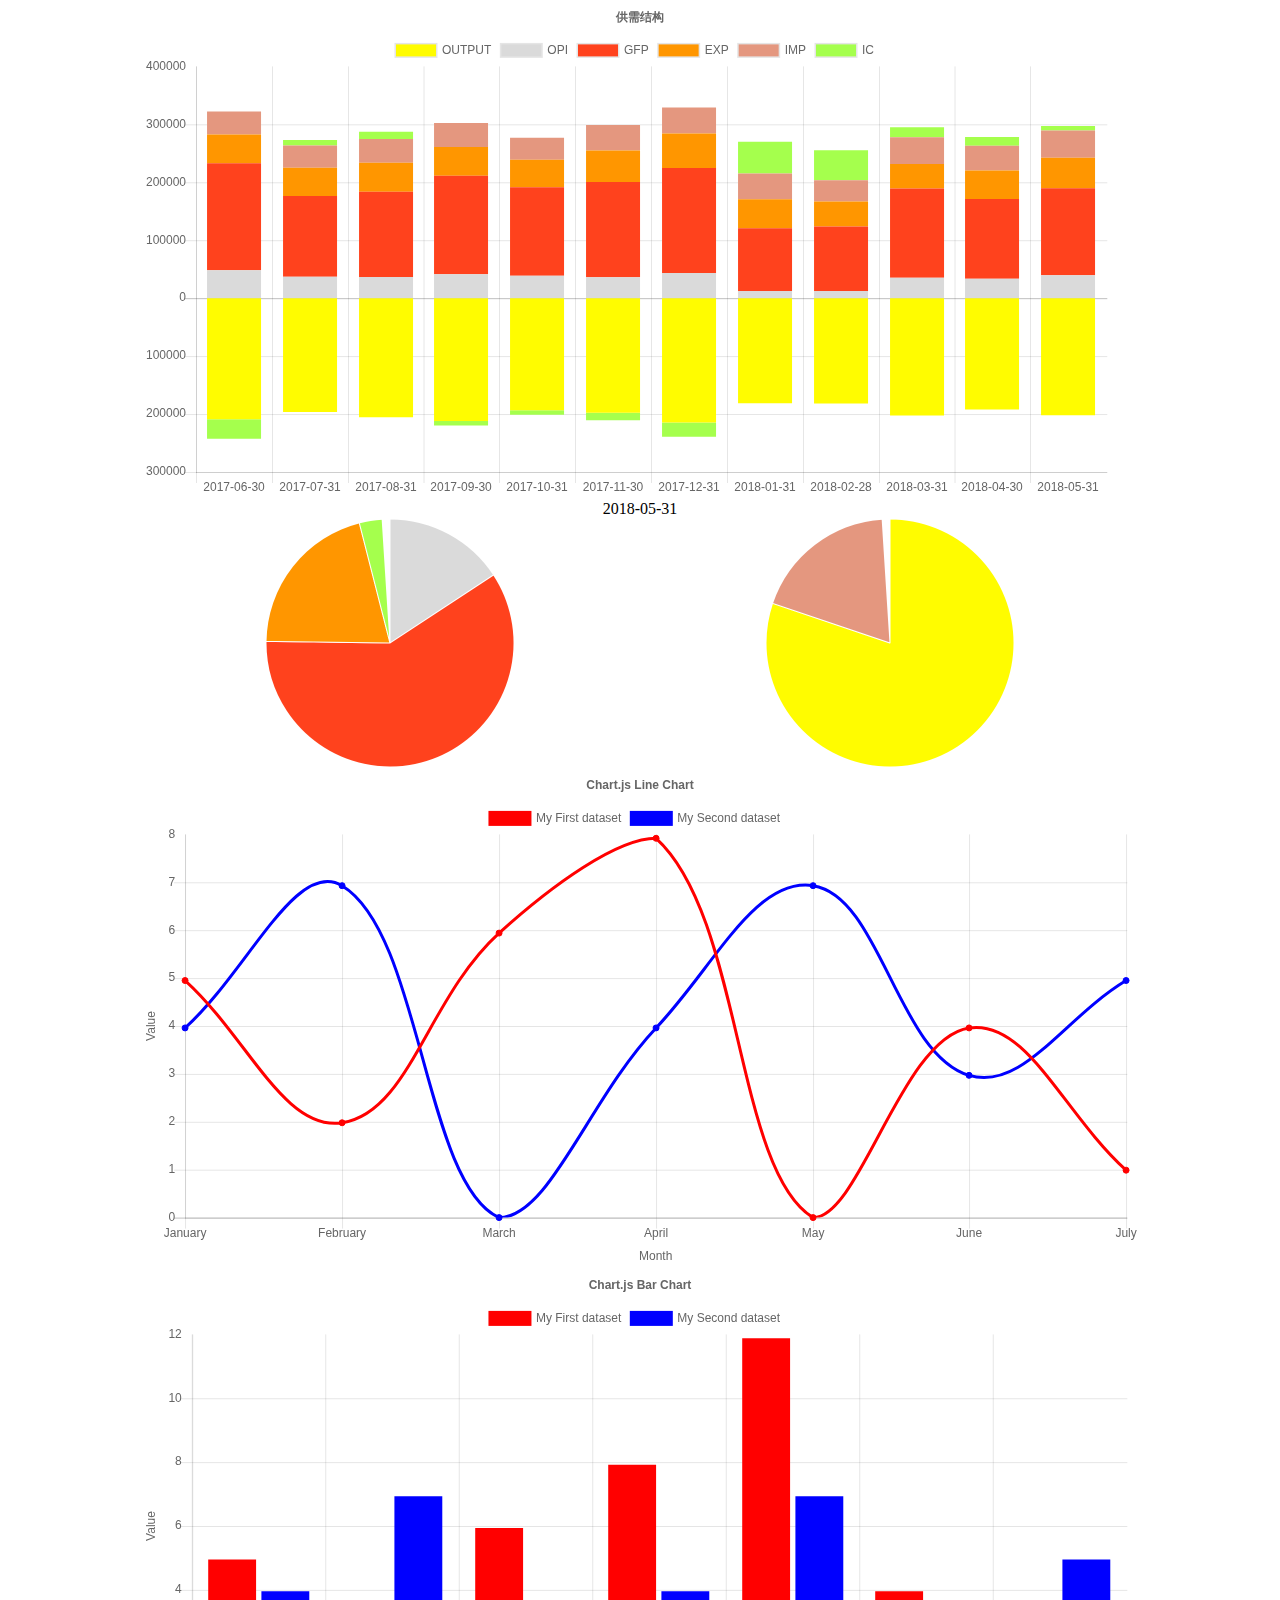
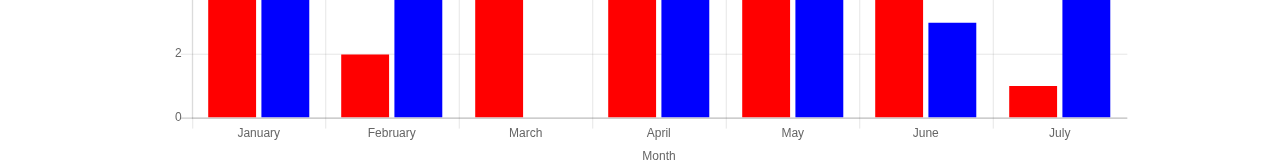
==== views/chartjs.html @ 904c6aff "first commit" ====
<!DOCTYPE html>
<html lang="en">

<head>
    <meta charset="UTF-8">
    <meta name="viewport" content="width=640">
    <meta http-equiv="X-UA-Compatible" content="ie=edge">
    <title>ChartJs Demo</title>
    <link rel="stylesheet" href="./../assets/css/base.css">
    <link rel="stylesheet" href="./../assets/css/chartjs.css">
</head>

<body>
    <div class="content">
        <canvas id="stackBarChart"></canvas>
        <div id="currentTime"></div>
        <canvas id="supplyPieChart"></canvas>
        <canvas id="demandPieChart"></canvas>
        <canvas id="lineChart"></canvas>
        <canvas id="barChart"></canvas>
    </div>
    <!-- <script src="./../assets/js/dist/jquery.min.js"></script>
    <script src="./../assets/js/dist/Chart.min.js"></script>
    <script src="./../assets/js/chartjs.js"></script> -->
</body>
<!-- data-main:  define中的 ./ 相对于引入RequireJS的html -->
<!-- require([]) define中的 ./ 相对于当前文件本身 -->
<!-- 引入require.js -->
<script type="text/javascript" src="./../assets/js/dist/require.min.js"></script>

<script>
    requirejs.config({
        baseUrl: './../assets/js'
    });
</script>
<script src="./../assets/js/config.js"></script>
<!-- 引入config文件、引入入口文件-->
<script>
    require([
        './../assets/js/chartjs.js'
    ])
</script>

</html>
---- assets/css/base.css ----
body,
h1,
h2,
h3,
h4,
h5,
h6,
hr,
p,
blockquote,
dl,
dt,
dd,
ul,
ol,
li,
pre,
form,
fieldset,
legend,
button,
input,
textarea,
th,
td {
    margin: 0;
    padding: 0;
}

body,
button,
input,
select,
textarea {
    font: 12px/1.5tahoma, arial, \5b8b\4f53;
}

h1,
h2,
h3,
h4,
h5,
h6 {
    font-size: 100%;
}

address,
cite,
dfn,
em,
var {
    font-style: normal;
}

code,
kbd,
pre,
samp {
    font-family: couriernew, courier, monospace;
}

small {
    font-size: 12px;
}

ul,
ol {
    list-style: none;
}

a {
    text-decoration: none;
}

a:hover {
    text-decoration: underline;
}

sup {
    vertical-align: text-top;
}

sub {
    vertical-align: text-bottom;
}

legend {
    color: #000;
}

fieldset,
img {
    border: 0;
}

button,
input,
select,
textarea {
    font-size: 100%;
}

table {
    border-collapse: collapse;
    border-spacing: 0;
}
---- assets/css/chartjs.css ----
.content {
    width: 1000px;
    margin: 0 auto;
}

#barChart,
#stackBarChart,
#lineChart,
#supplyPieChart,
#demandPieChart {
    height: 30%;
    margin: 0 auto;
    -webkit-tap-highlight-color: transparent;
}

#barChart,
#lineChart,
#stackBarChart,
#currentTime {
    width: 100%;
    text-align: center;
}

#supplyPieChart,
#demandPieChart {
    width: 50% !important;
    display: inline-block !important;
    height: 50% !important;
    float: left;
}
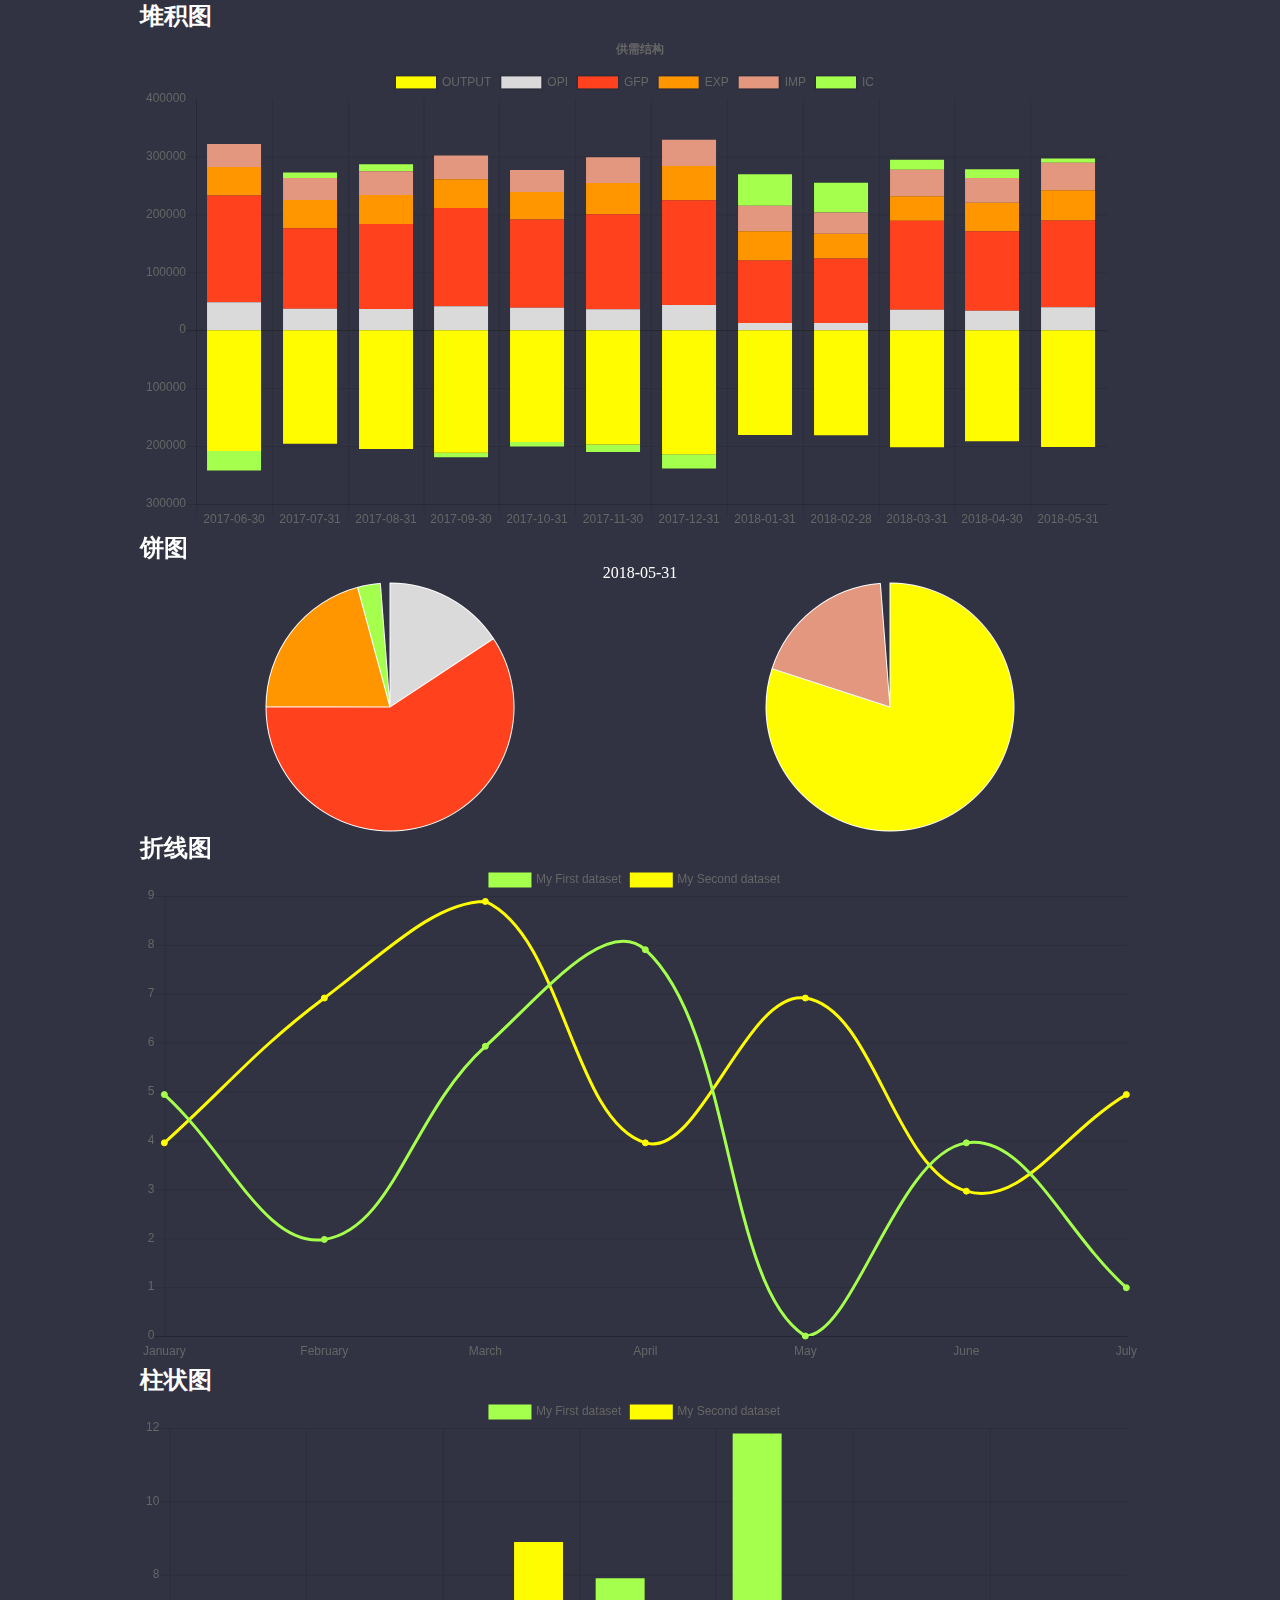
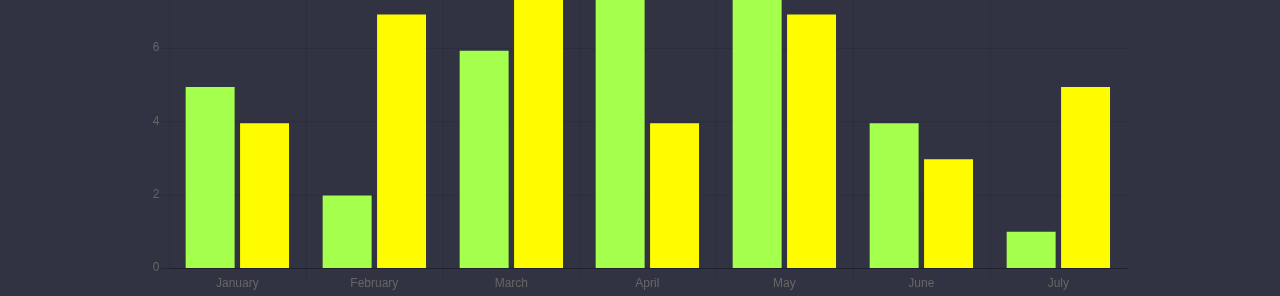
==== commit b2630de8: "完善echarts部分组件" ====
--- a/views/chartjs.html
+++ b/views/chartjs.html
@@ -12,16 +12,17 @@
 
 <body>
     <div class="content">
+        <h2>堆积图</h2>
         <canvas id="stackBarChart"></canvas>
+        <h2>饼图</h2>
         <div id="currentTime"></div>
         <canvas id="supplyPieChart"></canvas>
         <canvas id="demandPieChart"></canvas>
+        <h2>折线图</h2>
         <canvas id="lineChart"></canvas>
+        <h2>柱状图</h2>
         <canvas id="barChart"></canvas>
     </div>
-    <!-- <script src="./../assets/js/dist/jquery.min.js"></script>
-    <script src="./../assets/js/dist/Chart.min.js"></script>
-    <script src="./../assets/js/chartjs.js"></script> -->
 </body>
 <!-- data-main:  define中的 ./ 相对于引入RequireJS的html -->
 <!-- require([]) define中的 ./ 相对于当前文件本身 -->
@@ -33,8 +34,8 @@
         baseUrl: './../assets/js'
     });
 </script>
+<!-- 引入config文件、引入入口文件-->
 <script src="./../assets/js/config.js"></script>
-<!-- 引入config文件、引入入口文件-->
 <script>
     require([
         './../assets/js/chartjs.js'
--- a/assets/css/base.css
+++ b/assets/css/base.css
@@ -41,7 +41,7 @@
 h4,
 h5,
 h6 {
-    font-size: 100%;
+    /* font-size: 100%; */
 }
 
 address,
@@ -103,4 +103,13 @@
 table {
     border-collapse: collapse;
     border-spacing: 0;
+}
+
+html,
+body {
+    height: 100%;
+}
+
+body {
+    background-color: #313342;
 }--- a/assets/css/chartjs.css
+++ b/assets/css/chartjs.css
@@ -1,6 +1,7 @@
 .content {
     width: 1000px;
     margin: 0 auto;
+    color: #fff;
 }
 
 #barChart,
